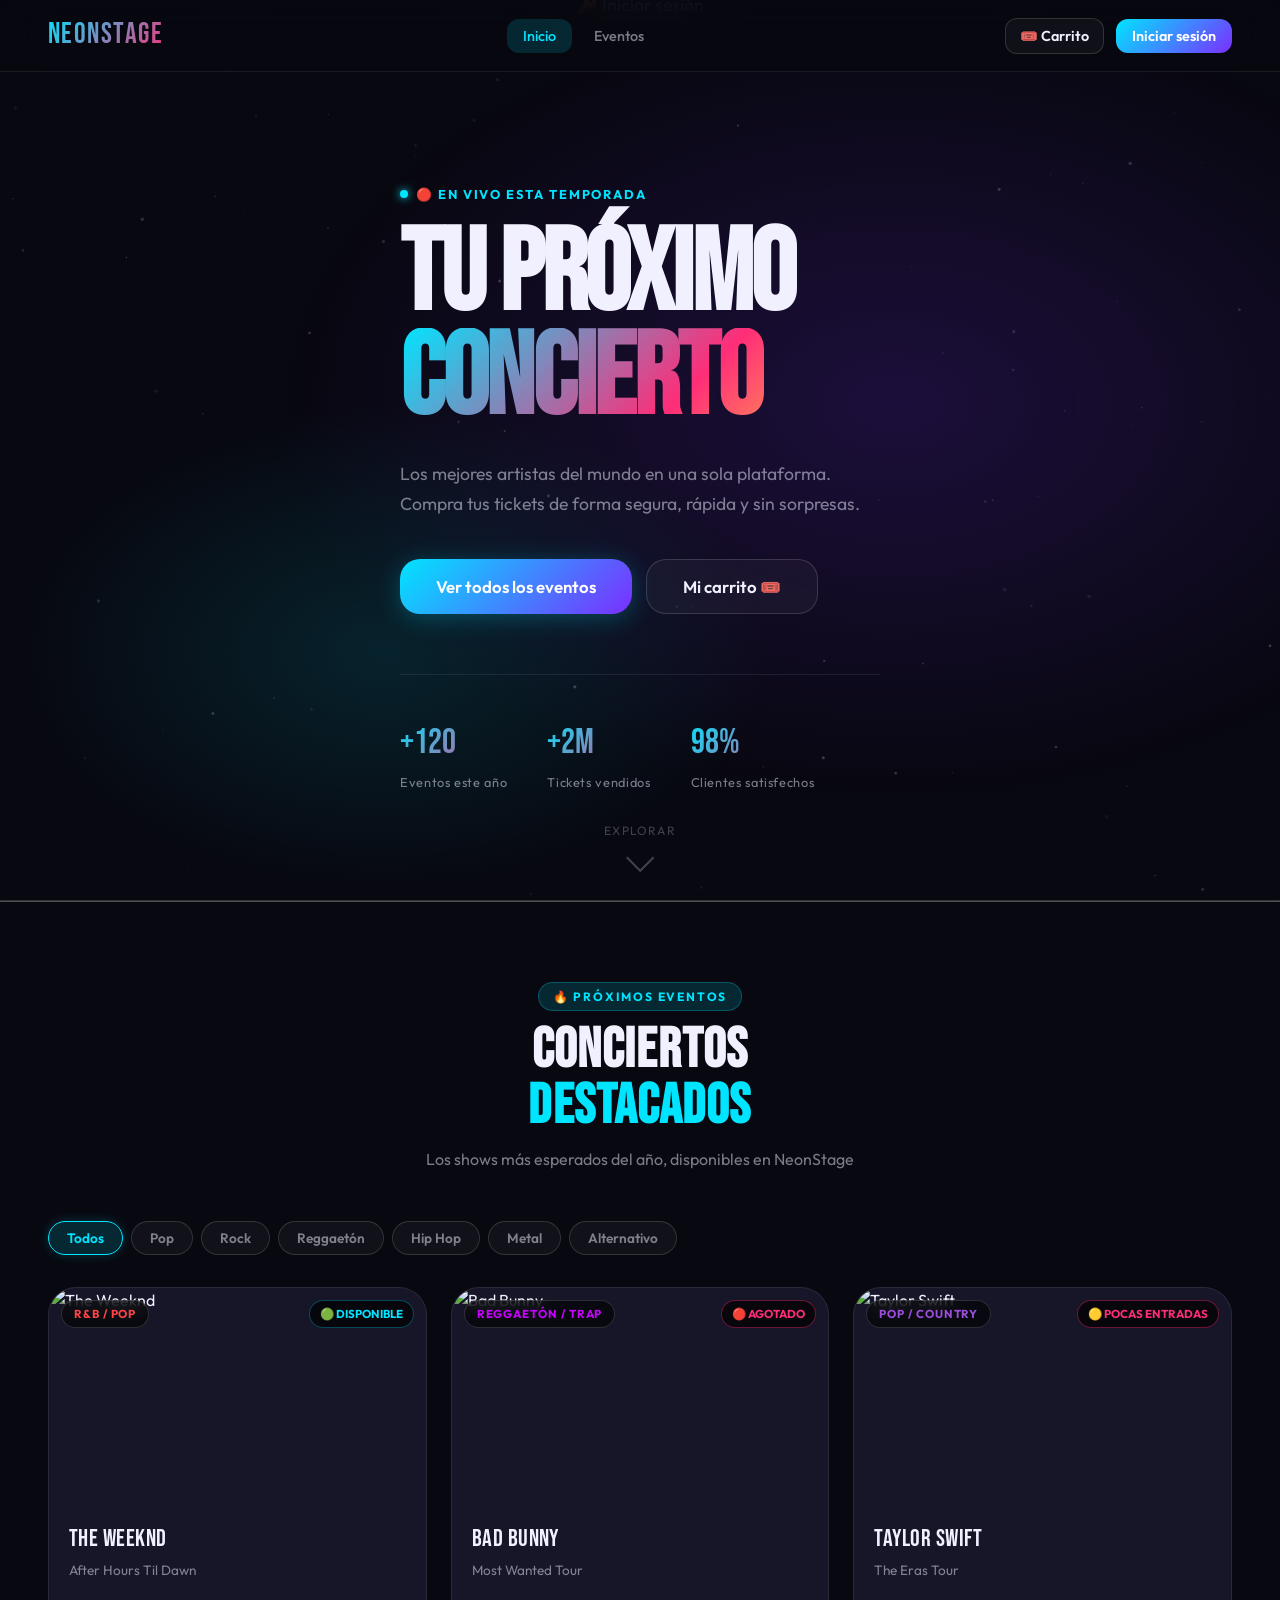
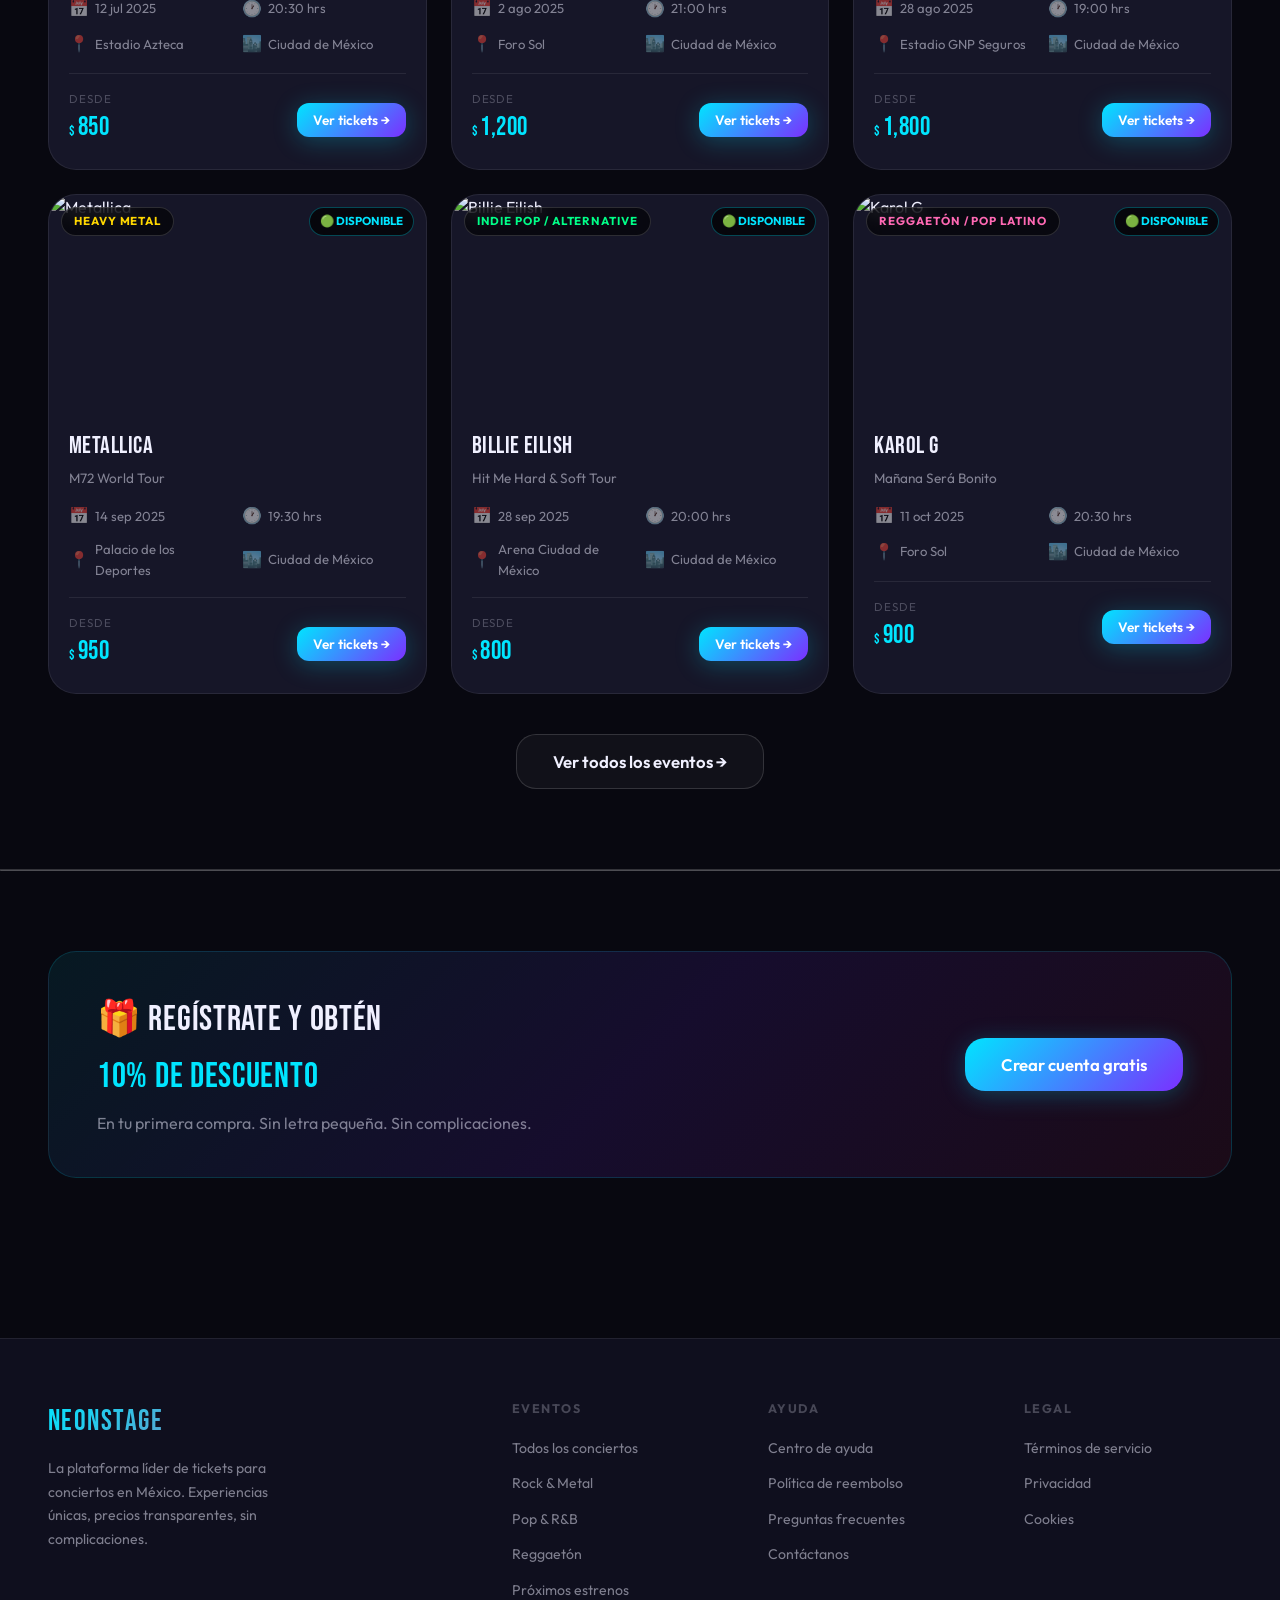
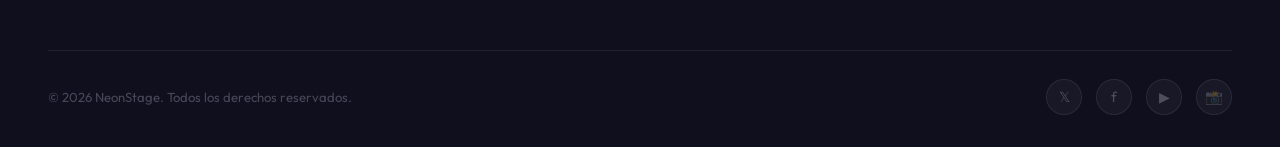
==== index.html @ e70178dc "Initial project commit" ====
<!DOCTYPE html>
<html lang="es">
<head>
  <meta charset="UTF-8" />
  <meta name="viewport" content="width=device-width, initial-scale=1.0" />
  <title>NeonStage — Tickets para Conciertos</title>
  <link rel="preconnect" href="https://fonts.googleapis.com" />
  <link
    href="https://fonts.googleapis.com/css2?family=Bebas+Neue&family=Outfit:wght@300;400;500;600;700;800&display=swap"
    rel="stylesheet"
  />
  <link rel="stylesheet" href="styles.css" />
</head>
<body>
  <!-- Partículas de fondo -->
  <canvas id="bg-canvas"></canvas>

  <!-- App root -->
  <div id="app">
    <div class="page-loader">
      <div class="loader-logo">NEONSTAGE</div>
      <div class="loader-bar"><div class="loader-fill"></div></div>
    </div>
  </div>

  <!-- Toast notifications -->
  <div id="toast-container"></div>

  <!-- Modal overlay -->
  <div id="modal-overlay" class="hidden"></div>

  <script src="data.js"></script>
  <script src="app.js"></script>
</body>
</html>
---- styles.css ----
/* =====================================================
   NEONSTAGE — Complete Stylesheet
   Aesthetic: Electric Underground / Neon Noir
   ===================================================== */

/* ── Variables ── */
:root {
  --bg:         #080810;
  --bg2:        #0f0f1e;
  --bg3:        #161628;
  --surface:    rgba(255,255,255,0.04);
  --surface2:   rgba(255,255,255,0.08);
  --border:     rgba(255,255,255,0.08);
  --border2:    rgba(255,255,255,0.14);

  --cyan:       #00e5ff;
  --cyan-dim:   rgba(0,229,255,0.15);
  --cyan-glow:  0 0 20px rgba(0,229,255,0.5), 0 0 60px rgba(0,229,255,0.2);
  --pink:       #ff2d78;
  --pink-dim:   rgba(255,45,120,0.15);
  --pink-glow:  0 0 20px rgba(255,45,120,0.5), 0 0 60px rgba(255,45,120,0.2);
  --gold:       #ffc844;
  --gold-dim:   rgba(255,200,68,0.15);
  --purple:     #7b2fff;

  --text:       #f0f0ff;
  --text-muted: rgba(240,240,255,0.5);
  --text-dim:   rgba(240,240,255,0.25);

  --font-display: 'Bebas Neue', sans-serif;
  --font-body:    'Outfit', sans-serif;

  --radius:   12px;
  --radius-lg: 20px;
  --radius-xl: 28px;

  --nav-h: 72px;
  --trans: 0.3s cubic-bezier(0.4,0,0.2,1);
}

/* ── Reset & Base ── */
*, *::before, *::after { box-sizing: border-box; margin: 0; padding: 0; }

html { scroll-behavior: smooth; }

body {
  background: var(--bg);
  color: var(--text);
  font-family: var(--font-body);
  font-size: 16px;
  line-height: 1.6;
  min-height: 100vh;
  overflow-x: hidden;
}

#bg-canvas {
  position: fixed;
  inset: 0;
  z-index: 0;
  pointer-events: none;
  opacity: 0.35;
}

#app {
  position: relative;
  z-index: 1;
  min-height: 100vh;
}

a { color: inherit; text-decoration: none; }
img { display: block; max-width: 100%; }
input, textarea, select, button { font-family: var(--font-body); }
button { cursor: pointer; }
ul { list-style: none; }

/* ── Loader ── */
.page-loader {
  display: flex; flex-direction: column;
  align-items: center; justify-content: center;
  min-height: 100vh; gap: 24px;
}
.loader-logo {
  font-family: var(--font-display);
  font-size: clamp(2.5rem, 8vw, 5rem);
  letter-spacing: 0.1em;
  background: linear-gradient(135deg, var(--cyan), var(--pink));
  -webkit-background-clip: text; background-clip: text;
  -webkit-text-fill-color: transparent;
  animation: pulse-glow 1.5s ease-in-out infinite;
}
.loader-bar {
  width: 200px; height: 3px;
  background: var(--surface2);
  border-radius: 99px; overflow: hidden;
}
.loader-fill {
  height: 100%;
  background: linear-gradient(90deg, var(--cyan), var(--pink));
  border-radius: 99px;
  animation: loader-slide 1.2s ease-in-out infinite;
}
@keyframes loader-slide {
  0%   { width: 0%; margin-left: 0%; }
  50%  { width: 70%; margin-left: 15%; }
  100% { width: 0%; margin-left: 100%; }
}
@keyframes pulse-glow {
  0%,100% { filter: drop-shadow(0 0 10px rgba(0,229,255,0.4)); }
  50%      { filter: drop-shadow(0 0 30px rgba(255,45,120,0.6)); }
}

/* ── Navigation ── */
nav.navbar {
  position: fixed; top: 0; left: 0; right: 0;
  height: var(--nav-h);
  background: rgba(8,8,16,0.85);
  backdrop-filter: blur(20px);
  border-bottom: 1px solid var(--border);
  display: flex; align-items: center;
  padding: 0 clamp(16px, 4vw, 48px);
  z-index: 1000;
  transition: border-color var(--trans);
}
nav.navbar.scrolled { border-color: var(--border2); }

.nav-logo {
  font-family: var(--font-display);
  font-size: 1.8rem;
  letter-spacing: 0.05em;
  background: linear-gradient(135deg, var(--cyan) 0%, var(--pink) 100%);
  -webkit-background-clip: text; background-clip: text;
  -webkit-text-fill-color: transparent;
  cursor: pointer;
  transition: filter var(--trans);
  flex-shrink: 0;
}
.nav-logo:hover { filter: brightness(1.2); }

.nav-links {
  display: flex; gap: 6px;
  margin: 0 auto;
}
.nav-link {
  padding: 8px 16px;
  border-radius: var(--radius);
  font-weight: 500; font-size: 0.9rem;
  color: var(--text-muted);
  transition: color var(--trans), background var(--trans);
  cursor: pointer;
  border: none; background: transparent;
}
.nav-link:hover { color: var(--text); background: var(--surface); }
.nav-link.active { color: var(--cyan); background: var(--cyan-dim); }

.nav-actions { display: flex; align-items: center; gap: 12px; flex-shrink: 0; }

.nav-cart-btn {
  position: relative;
  background: var(--surface);
  border: 1px solid var(--border2);
  border-radius: var(--radius);
  padding: 8px 14px;
  color: var(--text);
  font-size: 0.9rem; font-weight: 600;
  display: flex; align-items: center; gap: 8px;
  transition: background var(--trans), border-color var(--trans), box-shadow var(--trans);
}
.nav-cart-btn:hover {
  background: var(--surface2);
  border-color: var(--cyan);
  box-shadow: var(--cyan-glow);
}
.cart-badge {
  position: absolute; top: -8px; right: -8px;
  background: var(--pink);
  color: #fff; font-size: 0.65rem; font-weight: 700;
  width: 20px; height: 20px; border-radius: 50%;
  display: flex; align-items: center; justify-content: center;
  box-shadow: var(--pink-glow);
  animation: badge-pop 0.3s cubic-bezier(0.34,1.56,0.64,1);
}
@keyframes badge-pop {
  from { transform: scale(0); }
  to   { transform: scale(1); }
}

.nav-user-btn {
  background: linear-gradient(135deg, var(--cyan), var(--purple));
  border: none; border-radius: var(--radius);
  padding: 8px 16px;
  color: #fff; font-weight: 600; font-size: 0.9rem;
  transition: opacity var(--trans), box-shadow var(--trans);
}
.nav-user-btn:hover { opacity: 0.88; box-shadow: var(--cyan-glow); }

.nav-avatar {
  width: 38px; height: 38px; border-radius: 50%;
  background: linear-gradient(135deg, var(--cyan), var(--purple));
  display: flex; align-items: center; justify-content: center;
  font-weight: 700; font-size: 0.9rem;
  cursor: pointer;
  position: relative; border: 2px solid transparent;
  transition: border-color var(--trans), box-shadow var(--trans);
}
.nav-avatar:hover { border-color: var(--cyan); box-shadow: var(--cyan-glow); }

/* Hamburger */
.hamburger {
  display: none;
  flex-direction: column; gap: 5px;
  background: none; border: none; cursor: pointer; padding: 4px;
}
.hamburger span {
  display: block; width: 24px; height: 2px;
  background: var(--text); border-radius: 2px;
  transition: transform var(--trans), opacity var(--trans);
}
.hamburger.open span:nth-child(1) { transform: translateY(7px) rotate(45deg); }
.hamburger.open span:nth-child(2) { opacity: 0; }
.hamburger.open span:nth-child(3) { transform: translateY(-7px) rotate(-45deg); }

/* Mobile Nav Drawer */
.nav-drawer {
  position: fixed; top: var(--nav-h); left: 0; right: 0;
  background: rgba(8,8,16,0.97);
  backdrop-filter: blur(20px);
  border-bottom: 1px solid var(--border);
  padding: 16px;
  display: flex; flex-direction: column; gap: 4px;
  transform: translateY(-110%);
  transition: transform var(--trans);
  z-index: 999;
}
.nav-drawer.open { transform: translateY(0); }
.nav-drawer .nav-link {
  padding: 14px 16px;
  border-radius: var(--radius);
  font-size: 1.1rem;
}

/* ── Page Layout ── */
.page {
  min-height: 100vh;
  padding-top: var(--nav-h);
  animation: page-in 0.4s ease-out;
}
@keyframes page-in {
  from { opacity: 0; transform: translateY(12px); }
  to   { opacity: 1; transform: translateY(0); }
}

.container {
  max-width: 1280px;
  margin: 0 auto;
  padding: 0 clamp(16px, 4vw, 48px);
}

/* ── Section Titles ── */
.section-header {
  text-align: center;
  margin-bottom: 48px;
}
.section-tag {
  display: inline-block;
  font-size: 0.75rem; font-weight: 700;
  letter-spacing: 0.15em; text-transform: uppercase;
  color: var(--cyan);
  background: var(--cyan-dim);
  border: 1px solid rgba(0,229,255,0.25);
  padding: 4px 14px; border-radius: 99px;
  margin-bottom: 12px;
}
.section-title {
  font-family: var(--font-display);
  font-size: clamp(2rem, 5vw, 3.5rem);
  letter-spacing: 0.02em;
  line-height: 1;
}
.section-sub {
  color: var(--text-muted);
  max-width: 500px; margin: 12px auto 0;
}

/* ── Buttons ── */
.btn {
  display: inline-flex; align-items: center; justify-content: center; gap: 8px;
  padding: 12px 24px;
  border-radius: var(--radius);
  font-weight: 600; font-size: 0.95rem;
  border: none; cursor: pointer;
  transition: all var(--trans);
  white-space: nowrap;
}
.btn-primary {
  background: linear-gradient(135deg, var(--cyan) 0%, var(--purple) 100%);
  color: #fff; box-shadow: 0 4px 24px rgba(0,229,255,0.25);
}
.btn-primary:hover { opacity: 0.9; box-shadow: var(--cyan-glow); transform: translateY(-1px); }
.btn-pink {
  background: linear-gradient(135deg, var(--pink) 0%, var(--purple) 100%);
  color: #fff; box-shadow: 0 4px 24px rgba(255,45,120,0.25);
}
.btn-pink:hover { opacity: 0.9; box-shadow: var(--pink-glow); transform: translateY(-1px); }
.btn-gold {
  background: linear-gradient(135deg, var(--gold), #e6912a);
  color: #000; font-weight: 700;
  box-shadow: 0 4px 24px rgba(255,200,68,0.25);
}
.btn-gold:hover { opacity: 0.9; transform: translateY(-1px); }
.btn-ghost {
  background: var(--surface);
  border: 1px solid var(--border2);
  color: var(--text);
}
.btn-ghost:hover { background: var(--surface2); border-color: var(--cyan); color: var(--cyan); }
.btn-sm { padding: 8px 16px; font-size: 0.85rem; }
.btn-lg { padding: 16px 36px; font-size: 1.05rem; border-radius: var(--radius-lg); }
.btn-full { width: 100%; }
.btn:disabled { opacity: 0.4; cursor: not-allowed; transform: none !important; }

/* ── HOME PAGE ── */

/* Hero */
.hero {
  position: relative;
  min-height: calc(100vh - var(--nav-h));
  display: flex; align-items: center;
  overflow: hidden;
  padding: 80px 0;
}
.hero-bg {
  position: absolute; inset: 0;
  background: radial-gradient(ellipse 80% 80% at 70% 40%, rgba(123,47,255,0.18) 0%, transparent 60%),
              radial-gradient(ellipse 60% 60% at 30% 70%, rgba(0,229,255,0.12) 0%, transparent 50%);
}
.hero-image {
  position: absolute; inset: 0;
  background-image: url('https://picsum.photos/seed/concertbg/1600/900');
  background-size: cover; background-position: center;
  opacity: 0.12;
}
.hero-content {
  position: relative; z-index: 2;
  max-width: 700px;
}
.hero-tag {
  display: inline-flex; align-items: center; gap: 8px;
  font-size: 0.8rem; font-weight: 700; letter-spacing: 0.15em;
  text-transform: uppercase; color: var(--cyan);
  margin-bottom: 20px;
}
.hero-tag::before {
  content: '';
  width: 8px; height: 8px; border-radius: 50%;
  background: var(--cyan); box-shadow: 0 0 8px var(--cyan);
  animation: blink 1.5s ease-in-out infinite;
}
@keyframes blink { 0%,100% { opacity: 1; } 50% { opacity: 0.3; } }

.hero-title {
  font-family: var(--font-display);
  font-size: clamp(3.5rem, 9vw, 8rem);
  line-height: 0.9;
  letter-spacing: -0.02em;
  margin-bottom: 28px;
}
.hero-title .line1 { display: block; color: var(--text); }
.hero-title .line2 {
  display: block;
  background: linear-gradient(135deg, var(--cyan) 0%, var(--pink) 60%, var(--gold) 100%);
  -webkit-background-clip: text; background-clip: text;
  -webkit-text-fill-color: transparent;
}
.hero-sub {
  font-size: 1.1rem; color: var(--text-muted);
  max-width: 480px; margin-bottom: 40px;
  line-height: 1.7;
}
.hero-actions { display: flex; gap: 14px; flex-wrap: wrap; }

.hero-stats {
  display: flex; gap: 40px; flex-wrap: wrap;
  margin-top: 60px; padding-top: 40px;
  border-top: 1px solid var(--border);
}
.hero-stat {}
.hero-stat-value {
  font-family: var(--font-display);
  font-size: 2.2rem;
  background: linear-gradient(135deg, var(--cyan), var(--pink));
  -webkit-background-clip: text; background-clip: text;
  -webkit-text-fill-color: transparent;
}
.hero-stat-label { font-size: 0.8rem; color: var(--text-muted); letter-spacing: 0.05em; }

.hero-scroll-hint {
  position: absolute; bottom: 32px; left: 50%;
  transform: translateX(-50%);
  display: flex; flex-direction: column; align-items: center;
  gap: 8px; color: var(--text-dim); font-size: 0.75rem;
  letter-spacing: 0.1em; text-transform: uppercase;
  animation: float-hint 2s ease-in-out infinite;
}
.scroll-arrow {
  width: 20px; height: 20px;
  border-right: 2px solid var(--text-dim);
  border-bottom: 2px solid var(--text-dim);
  transform: rotate(45deg);
}
@keyframes float-hint { 0%,100% { transform: translateX(-50%) translateY(0); } 50% { transform: translateX(-50%) translateY(8px); } }

/* Featured Section */
.section { padding: 80px 0; }
.section-alt { background: var(--bg2); }

/* Concert Cards Grid */
.concerts-grid {
  display: grid;
  grid-template-columns: repeat(auto-fill, minmax(300px, 1fr));
  gap: 24px;
}
.concerts-grid.large { grid-template-columns: repeat(auto-fill, minmax(340px, 1fr)); }

/* Concert Card */
.concert-card {
  background: var(--bg3);
  border: 1px solid var(--border);
  border-radius: var(--radius-xl);
  overflow: hidden;
  cursor: pointer;
  transition: transform var(--trans), border-color var(--trans), box-shadow var(--trans);
  position: relative;
}
.concert-card:hover {
  transform: translateY(-6px);
  border-color: var(--border2);
}
.concert-card:hover .card-img-overlay { opacity: 0.7; }

.card-img-wrap {
  position: relative;
  aspect-ratio: 16/9;
  overflow: hidden;
}
.card-img-wrap img {
  width: 100%; height: 100%;
  object-fit: cover;
  transition: transform 0.6s ease;
}
.concert-card:hover .card-img-wrap img { transform: scale(1.05); }
.card-img-overlay {
  position: absolute; inset: 0;
  opacity: 0;
  transition: opacity var(--trans);
}
.card-genre-badge {
  position: absolute; top: 12px; left: 12px;
  font-size: 0.72rem; font-weight: 700; letter-spacing: 0.08em;
  text-transform: uppercase;
  padding: 4px 12px; border-radius: 99px;
  background: rgba(0,0,0,0.6); backdrop-filter: blur(8px);
  border: 1px solid rgba(255,255,255,0.15);
}
.card-availability {
  position: absolute; top: 12px; right: 12px;
  font-size: 0.72rem; font-weight: 700;
  padding: 4px 10px; border-radius: 99px;
  background: rgba(0,0,0,0.7); backdrop-filter: blur(8px);
}
.card-availability.scarce { color: var(--pink); border: 1px solid rgba(255,45,120,0.4); }
.card-availability.ok    { color: var(--cyan); border: 1px solid rgba(0,229,255,0.3); }

.card-body { padding: 20px; }
.card-artist {
  font-family: var(--font-display);
  font-size: 1.5rem; letter-spacing: 0.02em;
  margin-bottom: 2px;
}
.card-tour { color: var(--text-muted); font-size: 0.85rem; margin-bottom: 14px; }

.card-meta {
  display: grid; grid-template-columns: 1fr 1fr;
  gap: 10px; margin-bottom: 16px;
}
.card-meta-item {
  display: flex; align-items: center; gap: 6px;
  font-size: 0.82rem; color: var(--text-muted);
}
.meta-icon { font-size: 1rem; }

.card-footer {
  display: flex; align-items: center; justify-content: space-between;
  padding-top: 16px; border-top: 1px solid var(--border);
}
.card-price-label { font-size: 0.72rem; color: var(--text-dim); text-transform: uppercase; letter-spacing: 0.08em; }
.card-price {
  font-family: var(--font-display);
  font-size: 1.6rem; letter-spacing: 0.02em;
  color: var(--cyan);
}
.card-price .price-currency { font-size: 0.85rem; margin-right: 2px; }

/* ── Genre Filter Pills ── */
.filter-pills {
  display: flex; gap: 8px; flex-wrap: wrap;
  margin-bottom: 32px;
}
.pill {
  padding: 7px 18px;
  border-radius: 99px;
  font-size: 0.85rem; font-weight: 600;
  border: 1px solid var(--border2);
  background: var(--surface);
  color: var(--text-muted);
  cursor: pointer;
  transition: all var(--trans);
}
.pill:hover { border-color: var(--cyan); color: var(--text); }
.pill.active {
  background: var(--cyan-dim); border-color: var(--cyan);
  color: var(--cyan);
  box-shadow: 0 0 12px rgba(0,229,255,0.2);
}

/* ── EVENTS PAGE ── */
.events-page-header {
  padding: 60px 0 40px;
  border-bottom: 1px solid var(--border);
  margin-bottom: 40px;
}
.events-page-title {
  font-family: var(--font-display);
  font-size: clamp(2.5rem, 6vw, 4.5rem);
  letter-spacing: 0.02em;
  margin-bottom: 24px;
}
.events-controls {
  display: flex; gap: 12px; flex-wrap: wrap;
  align-items: center;
}
.search-wrap {
  position: relative; flex: 1; min-width: 240px;
}
.search-icon {
  position: absolute; left: 14px; top: 50%;
  transform: translateY(-50%);
  color: var(--text-muted); font-size: 1rem; pointer-events: none;
}
.search-input {
  width: 100%; padding: 12px 14px 12px 42px;
  background: var(--surface); border: 1px solid var(--border2);
  border-radius: var(--radius); color: var(--text);
  font-size: 0.9rem; outline: none;
  transition: border-color var(--trans), box-shadow var(--trans);
}
.search-input:focus {
  border-color: var(--cyan);
  box-shadow: 0 0 0 3px var(--cyan-dim);
}
.search-input::placeholder { color: var(--text-dim); }

.filter-select {
  padding: 12px 16px;
  background: var(--surface); border: 1px solid var(--border2);
  border-radius: var(--radius); color: var(--text);
  font-size: 0.9rem; outline: none; cursor: pointer;
  transition: border-color var(--trans);
  appearance: none;
  background-image: url("data:image/svg+xml,%3Csvg xmlns='http://www.w3.org/2000/svg' width='12' height='8' fill='none'%3E%3Cpath d='M1 1l5 5 5-5' stroke='%23666' stroke-width='2' stroke-linecap='round'/%3E%3C/svg%3E");
  background-repeat: no-repeat;
  background-position: right 12px center;
  padding-right: 36px;
}
.filter-select:focus { border-color: var(--cyan); }
.filter-select option { background: var(--bg2); }

.results-count { color: var(--text-muted); font-size: 0.9rem; margin-bottom: 24px; }
.no-results {
  text-align: center; padding: 80px 20px;
  color: var(--text-muted);
}
.no-results-icon { font-size: 4rem; margin-bottom: 16px; }
.no-results-title { font-family: var(--font-display); font-size: 2rem; margin-bottom: 8px; }

/* ── EVENT DETAIL PAGE ── */
.event-detail { padding: 48px 0 80px; }

.event-hero-banner {
  position: relative;
  border-radius: var(--radius-xl);
  overflow: hidden;
  aspect-ratio: 21/9;
  margin-bottom: 48px;
  min-height: 280px;
}
.event-hero-banner img {
  width: 100%; height: 100%; object-fit: cover;
}
.event-hero-banner .banner-overlay {
  position: absolute; inset: 0;
  background: linear-gradient(135deg, rgba(8,8,16,0.85) 0%, rgba(8,8,16,0.2) 60%);
  display: flex; flex-direction: column; justify-content: flex-end;
  padding: 36px;
}
.banner-genre {
  display: inline-block;
  font-size: 0.78rem; font-weight: 700; letter-spacing: 0.12em;
  text-transform: uppercase; margin-bottom: 12px;
  padding: 4px 14px; border-radius: 99px;
  background: rgba(255,255,255,0.1); backdrop-filter: blur(8px);
  border: 1px solid rgba(255,255,255,0.2);
}
.banner-artist {
  font-family: var(--font-display);
  font-size: clamp(2.5rem, 7vw, 5.5rem);
  letter-spacing: 0.01em; line-height: 1;
}
.banner-tour { color: rgba(255,255,255,0.7); font-size: 1.1rem; margin-top: 6px; }

.detail-layout {
  display: grid;
  grid-template-columns: 1fr 380px;
  gap: 40px;
  align-items: start;
}

.detail-section {
  background: var(--bg3);
  border: 1px solid var(--border);
  border-radius: var(--radius-xl);
  padding: 28px;
  margin-bottom: 24px;
}
.detail-section-title {
  font-family: var(--font-display);
  font-size: 1.3rem; letter-spacing: 0.04em;
  margin-bottom: 20px; color: var(--text-muted);
  text-transform: uppercase;
}

.event-info-grid {
  display: grid; grid-template-columns: 1fr 1fr;
  gap: 20px;
}
.info-item {}
.info-label {
  font-size: 0.75rem; font-weight: 700;
  letter-spacing: 0.1em; text-transform: uppercase;
  color: var(--text-dim); margin-bottom: 4px;
}
.info-value { font-size: 1rem; font-weight: 600; }
.info-value.highlight { color: var(--cyan); }

.event-description {
  color: var(--text-muted); line-height: 1.8;
  font-size: 0.95rem;
}

/* Venue Map placeholder */
.venue-map {
  border-radius: var(--radius-lg);
  overflow: hidden;
  aspect-ratio: 16/7;
  background: var(--bg);
  position: relative;
  display: flex; align-items: center; justify-content: center;
  border: 1px solid var(--border);
  margin-bottom: 20px;
}
.venue-map-bg {
  position: absolute; inset: 0;
  background:
    repeating-linear-gradient(0deg, rgba(255,255,255,0.02) 0px, rgba(255,255,255,0.02) 1px, transparent 1px, transparent 40px),
    repeating-linear-gradient(90deg, rgba(255,255,255,0.02) 0px, rgba(255,255,255,0.02) 1px, transparent 1px, transparent 40px);
}
.venue-pin {
  position: relative; z-index: 1;
  text-align: center;
}
.venue-pin-dot {
  width: 48px; height: 48px; border-radius: 50% 50% 50% 0;
  transform: rotate(-45deg);
  background: linear-gradient(135deg, var(--pink), var(--purple));
  margin: 0 auto 16px;
  box-shadow: var(--pink-glow);
}
.venue-pin-label { font-weight: 600; }
.venue-pin-sub { color: var(--text-muted); font-size: 0.85rem; }

/* Ticket Selector */
.ticket-sticky {
  position: sticky; top: calc(var(--nav-h) + 24px);
}
.ticket-card {
  background: var(--bg3);
  border: 1px solid var(--border);
  border-radius: var(--radius-xl);
  overflow: hidden;
}
.ticket-card-header {
  padding: 24px;
  background: linear-gradient(135deg, rgba(0,229,255,0.08), rgba(123,47,255,0.08));
  border-bottom: 1px solid var(--border);
}
.ticket-card-title {
  font-family: var(--font-display);
  font-size: 1.5rem; margin-bottom: 4px;
}
.ticket-card-sub { color: var(--text-muted); font-size: 0.85rem; }

.ticket-options { padding: 20px; display: flex; flex-direction: column; gap: 12px; }

.ticket-option {
  border: 2px solid var(--border);
  border-radius: var(--radius-lg);
  padding: 16px;
  cursor: pointer;
  transition: all var(--trans);
  position: relative;
}
.ticket-option:hover { border-color: var(--border2); background: var(--surface); }
.ticket-option.selected { border-color: var(--cyan); background: var(--cyan-dim); }
.ticket-option.vip { border-color: rgba(255,200,68,0.3); }
.ticket-option.vip.selected { border-color: var(--gold); background: var(--gold-dim); }
.ticket-option.vip:hover { border-color: var(--gold); }

.ticket-type-name {
  font-weight: 700; font-size: 1rem; margin-bottom: 4px;
}
.ticket-type-name .vip-crown { margin-right: 6px; }
.ticket-type-desc { font-size: 0.8rem; color: var(--text-muted); margin-bottom: 10px; }
.ticket-type-footer {
  display: flex; align-items: center; justify-content: space-between;
}
.ticket-type-price {
  font-family: var(--font-display);
  font-size: 1.5rem; color: var(--cyan);
}
.ticket-option.vip .ticket-type-price { color: var(--gold); }
.ticket-type-avail { font-size: 0.75rem; color: var(--text-dim); }

.ticket-qty-row {
  display: flex; align-items: center; gap: 12px;
  padding: 0 20px 20px;
}
.qty-label { font-size: 0.85rem; color: var(--text-muted); }
.qty-control { display: flex; align-items: center; gap: 4px; margin-left: auto; }
.qty-btn {
  width: 34px; height: 34px;
  background: var(--surface); border: 1px solid var(--border2);
  border-radius: 8px; color: var(--text);
  font-size: 1.2rem; font-weight: 300;
  display: flex; align-items: center; justify-content: center;
  transition: all var(--trans);
}
.qty-btn:hover { background: var(--surface2); border-color: var(--cyan); }
.qty-value {
  width: 40px; text-align: center;
  font-weight: 700; font-size: 1.1rem;
}
.ticket-total-row {
  padding: 16px 20px;
  border-top: 1px solid var(--border);
  display: flex; align-items: center; justify-content: space-between;
}
.ticket-total-label { font-size: 0.85rem; color: var(--text-muted); }
.ticket-total-price {
  font-family: var(--font-display);
  font-size: 2rem; color: var(--text);
}
.ticket-add-btn { padding: 20px; border-top: 1px solid var(--border); }

/* ── CART PAGE ── */
.cart-page { padding: 48px 0 80px; }
.cart-title {
  font-family: var(--font-display);
  font-size: clamp(2.5rem, 6vw, 4rem);
  letter-spacing: 0.02em; margin-bottom: 40px;
}
.cart-layout {
  display: grid;
  grid-template-columns: 1fr 360px;
  gap: 32px;
  align-items: start;
}
.cart-items { display: flex; flex-direction: column; gap: 16px; }

.cart-item {
  display: grid;
  grid-template-columns: 100px 1fr auto;
  gap: 16px; align-items: center;
  background: var(--bg3);
  border: 1px solid var(--border);
  border-radius: var(--radius-xl);
  padding: 16px;
  transition: border-color var(--trans);
}
.cart-item:hover { border-color: var(--border2); }
.cart-item-img {
  aspect-ratio: 1;
  border-radius: var(--radius);
  object-fit: cover;
}
.cart-item-artist {
  font-family: var(--font-display);
  font-size: 1.2rem; letter-spacing: 0.02em; margin-bottom: 2px;
}
.cart-item-type { color: var(--cyan); font-size: 0.8rem; font-weight: 700; margin-bottom: 4px; }
.cart-item-meta { color: var(--text-muted); font-size: 0.82rem; }

.cart-item-right { display: flex; flex-direction: column; align-items: flex-end; gap: 10px; }
.cart-item-price {
  font-family: var(--font-display);
  font-size: 1.4rem; color: var(--cyan);
}
.cart-item-remove {
  background: none; border: none;
  color: var(--text-dim); font-size: 0.82rem;
  cursor: pointer; padding: 4px 0;
  transition: color var(--trans);
}
.cart-item-remove:hover { color: var(--pink); }

.cart-empty {
  text-align: center; padding: 80px 20px;
}
.cart-empty-icon { font-size: 5rem; margin-bottom: 20px; }
.cart-empty-title { font-family: var(--font-display); font-size: 2.5rem; margin-bottom: 8px; }
.cart-empty-sub { color: var(--text-muted); margin-bottom: 28px; }

.order-summary {
  background: var(--bg3);
  border: 1px solid var(--border);
  border-radius: var(--radius-xl);
  padding: 28px;
  position: sticky; top: calc(var(--nav-h) + 24px);
}
.order-summary-title {
  font-family: var(--font-display);
  font-size: 1.4rem; letter-spacing: 0.04em;
  margin-bottom: 24px;
}
.summary-line {
  display: flex; justify-content: space-between;
  font-size: 0.9rem; margin-bottom: 14px;
  color: var(--text-muted);
}
.summary-line.total {
  color: var(--text); font-weight: 700; font-size: 1.1rem;
  padding-top: 14px; border-top: 1px solid var(--border);
  margin-top: 8px;
}
.summary-line.total .val {
  font-family: var(--font-display); font-size: 1.6rem; color: var(--cyan);
}
.coupon-row {
  display: flex; gap: 8px; margin: 20px 0;
}
.coupon-input {
  flex: 1; padding: 10px 14px;
  background: var(--surface); border: 1px solid var(--border2);
  border-radius: var(--radius); color: var(--text);
  font-size: 0.85rem; outline: none;
  transition: border-color var(--trans);
}
.coupon-input:focus { border-color: var(--cyan); }
.coupon-input::placeholder { color: var(--text-dim); }

/* ── CHECKOUT PAGE ── */
.checkout-page { padding: 48px 0 80px; }
.checkout-title {
  font-family: var(--font-display);
  font-size: clamp(2.5rem, 6vw, 4rem);
  letter-spacing: 0.02em; margin-bottom: 40px;
}
.checkout-layout {
  display: grid;
  grid-template-columns: 1fr 360px;
  gap: 32px; align-items: start;
}
.checkout-steps {
  display: flex; gap: 0; margin-bottom: 40px;
  background: var(--bg3); border: 1px solid var(--border);
  border-radius: var(--radius-lg); padding: 4px;
}
.checkout-step {
  flex: 1; padding: 10px;
  text-align: center; font-size: 0.85rem;
  font-weight: 600; border-radius: 10px;
  color: var(--text-muted);
  transition: all var(--trans);
}
.checkout-step.active {
  background: linear-gradient(135deg, var(--cyan-dim), rgba(123,47,255,0.15));
  color: var(--cyan);
}
.checkout-step.done { color: var(--text-muted); }

.form-card {
  background: var(--bg3);
  border: 1px solid var(--border);
  border-radius: var(--radius-xl);
  padding: 32px;
}
.form-section-title {
  font-family: var(--font-display);
  font-size: 1.3rem; letter-spacing: 0.04em;
  margin-bottom: 24px; color: var(--text-muted);
}
.form-row { display: grid; gap: 16px; margin-bottom: 16px; }
.form-row.cols2 { grid-template-columns: 1fr 1fr; }
.form-group { display: flex; flex-direction: column; gap: 6px; }
.form-label {
  font-size: 0.82rem; font-weight: 600;
  letter-spacing: 0.05em; text-transform: uppercase;
  color: var(--text-muted);
}
.form-input {
  padding: 13px 16px;
  background: var(--surface); border: 1px solid var(--border2);
  border-radius: var(--radius); color: var(--text);
  font-size: 0.95rem; outline: none;
  transition: border-color var(--trans), box-shadow var(--trans);
}
.form-input:focus {
  border-color: var(--cyan);
  box-shadow: 0 0 0 3px var(--cyan-dim);
}
.form-input::placeholder { color: var(--text-dim); }
.form-input.error { border-color: var(--pink); box-shadow: 0 0 0 3px var(--pink-dim); }
.form-error { font-size: 0.78rem; color: var(--pink); margin-top: 4px; }

.card-input-wrap {
  position: relative;
}
.card-icons {
  position: absolute; right: 12px; top: 50%;
  transform: translateY(-50%);
  display: flex; gap: 4px; font-size: 1.2rem;
}

.divider { height: 1px; background: var(--border); margin: 28px 0; }

/* ── CONFIRMATION PAGE ── */
.confirm-page {
  padding: 80px 0;
  display: flex; flex-direction: column;
  align-items: center; text-align: center;
}
.confirm-icon {
  width: 100px; height: 100px;
  border-radius: 50%;
  background: linear-gradient(135deg, var(--cyan), var(--purple));
  display: flex; align-items: center; justify-content: center;
  font-size: 3rem; margin-bottom: 32px;
  box-shadow: var(--cyan-glow);
  animation: confirm-pop 0.6s cubic-bezier(0.34,1.56,0.64,1);
}
@keyframes confirm-pop { from { transform: scale(0); opacity: 0; } to { transform: scale(1); opacity: 1; } }
.confirm-title {
  font-family: var(--font-display);
  font-size: clamp(3rem, 7vw, 5rem);
  letter-spacing: 0.02em; margin-bottom: 12px;
}
.confirm-sub { color: var(--text-muted); font-size: 1.1rem; margin-bottom: 48px; }

.tickets-container {
  display: flex; gap: 20px; flex-wrap: wrap;
  justify-content: center; margin-bottom: 48px;
  width: 100%;
}
.digital-ticket {
  background: var(--bg3);
  border: 1px solid var(--border2);
  border-radius: var(--radius-xl);
  overflow: hidden;
  width: 280px;
  position: relative;
}
.digital-ticket::before,
.digital-ticket::after {
  content: '';
  position: absolute; left: -12px;
  width: 24px; height: 24px;
  border-radius: 50%;
  background: var(--bg);
  border: 1px solid var(--border);
  z-index: 2;
}
.digital-ticket::before { top: 38%; }
.digital-ticket::after  { top: 38%; left: auto; right: -12px; }

.dt-header { padding: 20px; position: relative; }
.dt-event { font-weight: 700; font-size: 1rem; margin-bottom: 2px; }
.dt-type { font-size: 0.78rem; text-transform: uppercase; letter-spacing: 0.1em; }
.dt-divider {
  border: none; border-top: 1px dashed var(--border2);
  margin: 0; position: relative; z-index: 1;
}
.dt-body { padding: 20px; }
.dt-row {
  display: flex; justify-content: space-between;
  font-size: 0.82rem; margin-bottom: 10px;
}
.dt-row .label { color: var(--text-muted); }
.dt-row .val { font-weight: 600; }
.dt-barcode {
  margin-top: 16px; padding-top: 16px;
  border-top: 1px dashed var(--border);
  text-align: center;
}
.barcode-img { font-size: 3rem; letter-spacing: 0.2em; line-height: 1; margin-bottom: 8px; }
.barcode-num { font-size: 0.75rem; color: var(--text-dim); letter-spacing: 0.15em; font-family: monospace; }

/* ── AUTH PAGE ── */
.auth-page {
  min-height: calc(100vh - var(--nav-h));
  display: flex; align-items: center; justify-content: center;
  padding: 48px 20px;
}
.auth-card {
  width: 100%; max-width: 480px;
  background: var(--bg3);
  border: 1px solid var(--border);
  border-radius: var(--radius-xl);
  padding: 40px;
}
.auth-logo {
  font-family: var(--font-display);
  font-size: 2rem; letter-spacing: 0.05em;
  background: linear-gradient(135deg, var(--cyan), var(--pink));
  -webkit-background-clip: text; background-clip: text;
  -webkit-text-fill-color: transparent;
  text-align: center; margin-bottom: 8px;
}
.auth-tagline { text-align: center; color: var(--text-muted); font-size: 0.9rem; margin-bottom: 32px; }

.tab-row {
  display: flex; background: var(--bg2);
  border-radius: var(--radius); padding: 4px;
  margin-bottom: 28px;
}
.tab-btn {
  flex: 1; padding: 10px;
  background: none; border: none;
  color: var(--text-muted); font-weight: 600;
  font-size: 0.9rem; border-radius: 8px;
  cursor: pointer; transition: all var(--trans);
}
.tab-btn.active {
  background: var(--surface2);
  color: var(--text);
}
.social-btn {
  width: 100%; padding: 13px;
  background: var(--surface); border: 1px solid var(--border2);
  border-radius: var(--radius); color: var(--text);
  font-size: 0.9rem; font-weight: 600;
  display: flex; align-items: center; justify-content: center; gap: 10px;
  margin-bottom: 10px; transition: all var(--trans);
}
.social-btn:hover { background: var(--surface2); border-color: var(--border2); }

.auth-separator {
  display: flex; align-items: center; gap: 12px;
  color: var(--text-dim); font-size: 0.8rem;
  margin: 16px 0;
}
.auth-separator::before,
.auth-separator::after {
  content: ''; flex: 1; height: 1px; background: var(--border);
}

/* ── PROFILE PAGE ── */
.profile-page { padding: 48px 0 80px; }
.profile-header {
  display: flex; gap: 24px; align-items: center;
  margin-bottom: 48px;
  background: var(--bg3); border: 1px solid var(--border);
  border-radius: var(--radius-xl); padding: 32px;
}
.profile-avatar {
  width: 80px; height: 80px; border-radius: 50%;
  background: linear-gradient(135deg, var(--cyan), var(--purple));
  display: flex; align-items: center; justify-content: center;
  font-family: var(--font-display);
  font-size: 2.5rem; flex-shrink: 0;
  box-shadow: var(--cyan-glow);
}
.profile-name { font-family: var(--font-display); font-size: 2rem; letter-spacing: 0.02em; }
.profile-email { color: var(--text-muted); font-size: 0.9rem; }
.profile-stats {
  display: flex; gap: 32px; margin-top: 16px;
}
.profile-stat-val {
  font-family: var(--font-display); font-size: 1.5rem; color: var(--cyan);
}
.profile-stat-lbl { font-size: 0.75rem; color: var(--text-dim); text-transform: uppercase; letter-spacing: 0.08em; }

.profile-tabs { display: flex; gap: 0; margin-bottom: 32px; border-bottom: 1px solid var(--border); }
.profile-tab {
  padding: 12px 24px; background: none; border: none;
  color: var(--text-muted); font-weight: 600;
  font-size: 0.9rem; cursor: pointer;
  border-bottom: 2px solid transparent;
  transition: all var(--trans); margin-bottom: -1px;
}
.profile-tab.active { color: var(--cyan); border-bottom-color: var(--cyan); }
.profile-tab:hover:not(.active) { color: var(--text); }

.order-card {
  background: var(--bg3);
  border: 1px solid var(--border);
  border-radius: var(--radius-xl); padding: 24px;
  margin-bottom: 16px;
}
.order-card-header {
  display: flex; justify-content: space-between;
  align-items: flex-start; margin-bottom: 16px;
}
.order-id { font-size: 0.78rem; color: var(--text-dim); font-family: monospace; margin-bottom: 4px; }
.order-total { font-family: var(--font-display); font-size: 1.5rem; color: var(--cyan); }
.order-status {
  font-size: 0.72rem; font-weight: 700; letter-spacing: 0.08em;
  text-transform: uppercase; padding: 4px 12px; border-radius: 99px;
}
.order-status.confirmed { background: rgba(0,229,255,0.1); color: var(--cyan); }
.order-items { display: flex; flex-direction: column; gap: 8px; }
.order-item-row {
  display: flex; justify-content: space-between;
  font-size: 0.88rem; color: var(--text-muted);
  padding: 8px 0; border-top: 1px solid var(--border);
}

/* ── Toast Notifications ── */
#toast-container {
  position: fixed; bottom: 24px; right: 24px;
  display: flex; flex-direction: column;
  gap: 10px; z-index: 9999;
}
.toast {
  padding: 14px 20px;
  background: var(--bg3);
  border: 1px solid var(--border2);
  border-radius: var(--radius-lg);
  box-shadow: 0 8px 32px rgba(0,0,0,0.5);
  display: flex; align-items: center; gap: 12px;
  min-width: 280px; max-width: 380px;
  animation: toast-in 0.4s cubic-bezier(0.34,1.56,0.64,1);
  font-size: 0.9rem; font-weight: 500;
}
.toast.removing { animation: toast-out 0.3s ease forwards; }
.toast-icon { font-size: 1.2rem; flex-shrink: 0; }
.toast.success { border-color: rgba(0,229,255,0.3); }
.toast.error   { border-color: rgba(255,45,120,0.3); }
.toast.info    { border-color: rgba(123,47,255,0.3); }
@keyframes toast-in  { from { transform: translateX(100%); opacity: 0; } to { transform: translateX(0); opacity: 1; } }
@keyframes toast-out { from { transform: translateX(0); opacity: 1; } to { transform: translateX(120%); opacity: 0; } }

/* ── Glow Accents ── */
.neon-line {
  height: 1px;
  background: linear-gradient(90deg, transparent, var(--cyan), var(--pink), transparent);
  opacity: 0.3; margin: 0;
}

/* ── Footer ── */
footer {
  background: var(--bg2);
  border-top: 1px solid var(--border);
  padding: 60px 0 32px;
  margin-top: 80px;
}
.footer-grid {
  display: grid;
  grid-template-columns: 2fr 1fr 1fr 1fr;
  gap: 48px; margin-bottom: 48px;
}
.footer-brand-name {
  font-family: var(--font-display);
  font-size: 1.8rem; letter-spacing: 0.05em;
  background: linear-gradient(135deg, var(--cyan), var(--pink));
  -webkit-background-clip: text; background-clip: text;
  -webkit-text-fill-color: transparent;
  margin-bottom: 12px;
}
.footer-brand-desc { color: var(--text-muted); font-size: 0.88rem; line-height: 1.7; max-width: 240px; }
.footer-heading {
  font-size: 0.78rem; font-weight: 700;
  letter-spacing: 0.12em; text-transform: uppercase;
  color: var(--text-dim); margin-bottom: 16px;
}
.footer-links { display: flex; flex-direction: column; gap: 10px; }
.footer-links a {
  color: var(--text-muted); font-size: 0.88rem;
  transition: color var(--trans); cursor: pointer;
}
.footer-links a:hover { color: var(--cyan); }
.footer-bottom {
  display: flex; justify-content: space-between; align-items: center;
  padding-top: 28px; border-top: 1px solid var(--border);
  font-size: 0.82rem; color: var(--text-dim);
}
.footer-socials { display: flex; gap: 14px; }
.footer-social {
  width: 36px; height: 36px; border-radius: 50%;
  background: var(--surface); border: 1px solid var(--border);
  display: flex; align-items: center; justify-content: center;
  font-size: 0.9rem; cursor: pointer;
  transition: all var(--trans);
}
.footer-social:hover { border-color: var(--cyan); box-shadow: var(--cyan-glow); }

/* ── Promo Banner ── */
.promo-banner {
  background: linear-gradient(135deg, rgba(0,229,255,0.08), rgba(123,47,255,0.12), rgba(255,45,120,0.08));
  border: 1px solid rgba(0,229,255,0.15);
  border-radius: var(--radius-xl);
  padding: 40px 48px;
  display: flex; align-items: center; justify-content: space-between;
  gap: 24px;
}
.promo-text {}
.promo-title {
  font-family: var(--font-display);
  font-size: 2.2rem; letter-spacing: 0.02em;
  margin-bottom: 6px;
}
.promo-sub { color: var(--text-muted); }

/* ── Responsive ── */
@media (max-width: 1024px) {
  .detail-layout { grid-template-columns: 1fr; }
  .ticket-sticky { position: static; }
  .cart-layout { grid-template-columns: 1fr; }
  .checkout-layout { grid-template-columns: 1fr; }
  .footer-grid { grid-template-columns: 1fr 1fr; }
}

@media (max-width: 768px) {
  .nav-links { display: none; }
  .hamburger { display: flex; }
  .hero-stats { gap: 24px; }
  .concerts-grid { grid-template-columns: 1fr; }
  .event-info-grid { grid-template-columns: 1fr; }
  .promo-banner { flex-direction: column; text-align: center; }
  .footer-grid { grid-template-columns: 1fr; }
  .footer-bottom { flex-direction: column; gap: 16px; text-align: center; }
  .cart-item { grid-template-columns: 80px 1fr; }
  .cart-item-right { display: none; }
  .form-row.cols2 { grid-template-columns: 1fr; }
  .profile-header { flex-direction: column; text-align: center; }
  .checkout-steps { font-size: 0.78rem; }
  .events-controls { flex-direction: column; }
  .events-controls > * { width: 100%; }
}

@media (max-width: 480px) {
  .hero-actions { flex-direction: column; }
  .btn-lg { width: 100%; }
}

/* ── Utilities ── */
.hidden { display: none !important; }
.text-cyan  { color: var(--cyan); }
.text-pink  { color: var(--pink); }
.text-gold  { color: var(--gold); }
.text-muted { color: var(--text-muted); }
.fw7 { font-weight: 700; }
.mt8 { margin-top: 8px; }
.mt16 { margin-top: 16px; }
.mt24 { margin-top: 24px; }
.mb8 { margin-bottom: 8px; }
.mb16 { margin-bottom: 16px; }
.mb24 { margin-bottom: 24px; }
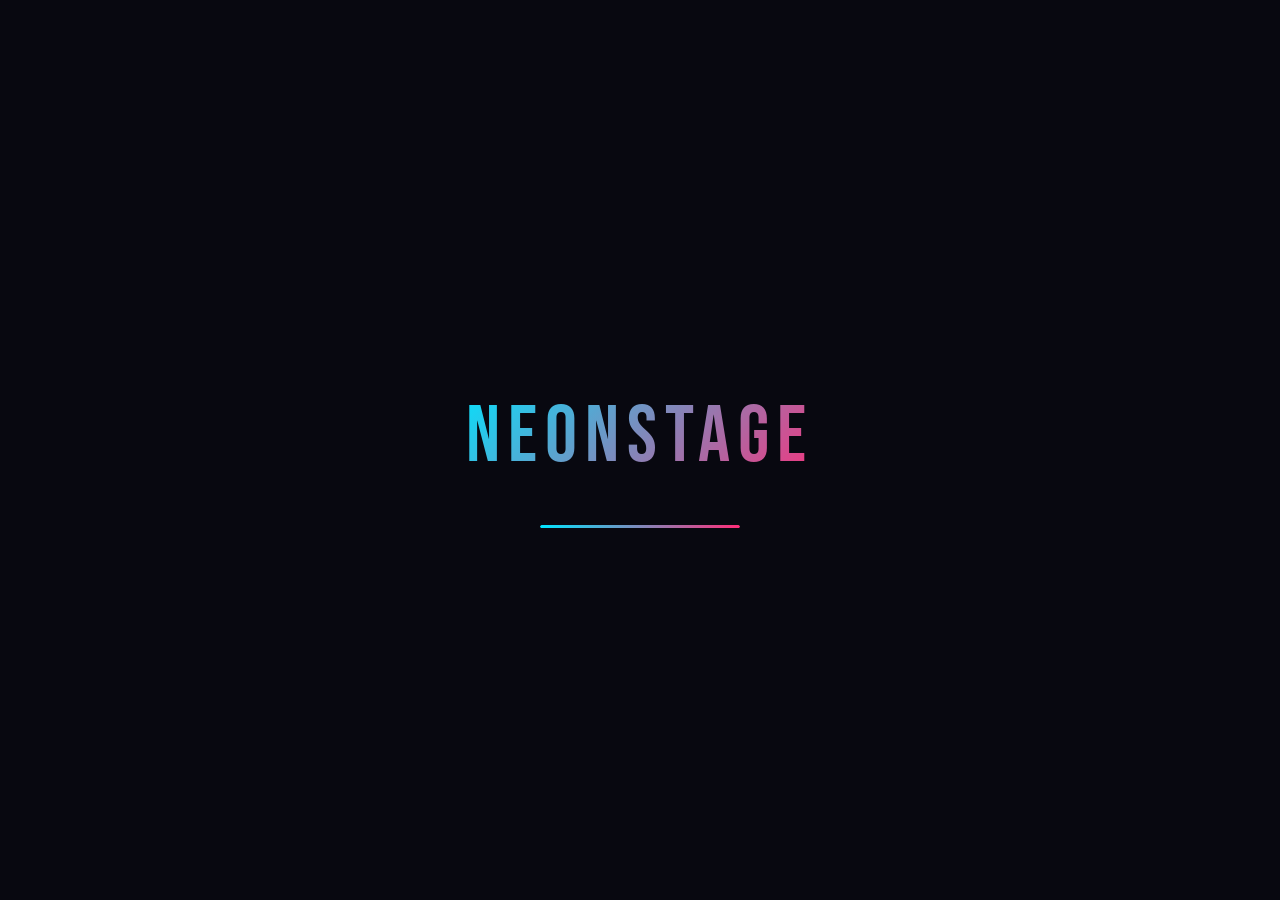
==== commit 644de03c: "chore: actualizar indicaciones del proyecto" ====
--- a/index.html
+++ b/index.html
@@ -15,7 +15,7 @@
   <!-- Partículas de fondo -->
   <canvas id="bg-canvas"></canvas>
 
-  <!-- App root -->
+  <!-- Aplicacion raiz -->
   <div id="app">
     <div class="page-loader">
       <div class="loader-logo">NEONSTAGE</div>
@@ -23,10 +23,10 @@
     </div>
   </div>
 
-  <!-- Toast notifications -->
+  <!-- Notificaciones toast -->
   <div id="toast-container"></div>
 
-  <!-- Modal overlay -->
+  <!-- Capa modal -->
   <div id="modal-overlay" class="hidden"></div>
 
   <script src="data.js"></script>
